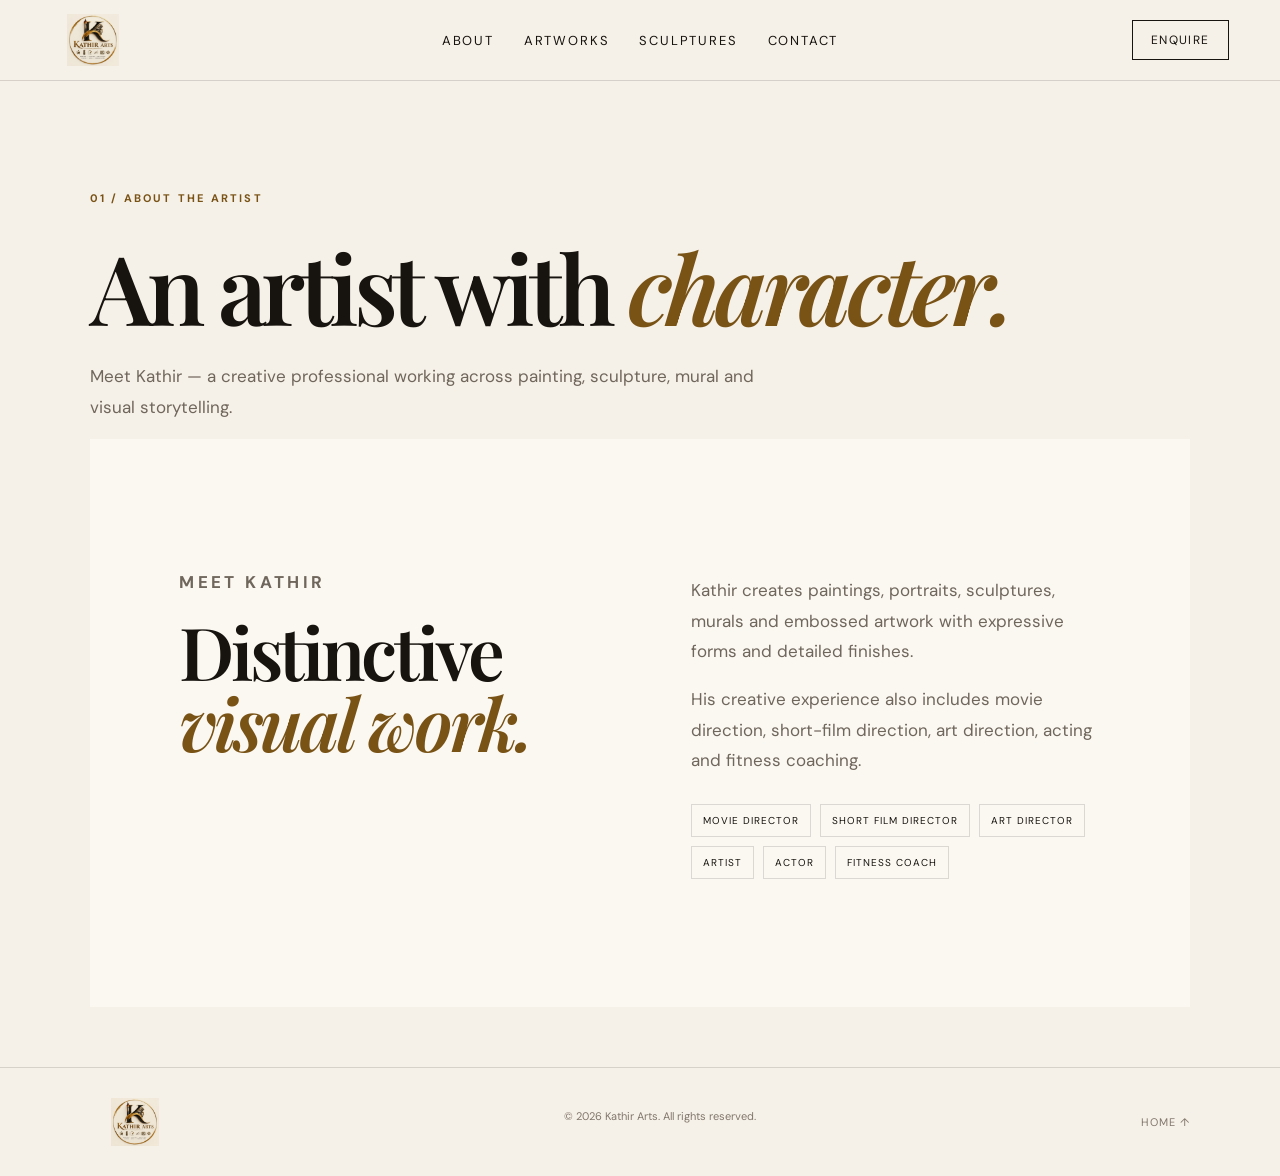
==== about.html @ cf251fb9 "Add dedicated artwork pages" ====
<!doctype html><html lang="en"><head><meta charset="utf-8"><meta name="viewport" content="width=device-width,initial-scale=1"><title>About | Kathir Arts</title><link rel="icon" href="assets/logo.png"><link rel="stylesheet" href="styles.css"></head><body><div class="page-shell"><header class="site-header"><a class="brand" href="index.html"><img src="assets/logo.png" alt="Kathir Arts"></a><nav class="nav"><a href="about.html">About</a><a href="artworks.html">Artworks</a><a href="sculptures.html">Sculptures</a><a href="contact.html">Contact</a></nav><a class="header-cta" href="contact.html#enquiry">Enquire</a></header><main><section class="page-hero"><div class="section-label">01 / About the artist</div><h1>An artist with <span>character.</span></h1><p>Meet Kathir — a creative professional working across painting, sculpture, mural and visual storytelling.</p><section class="section about"><div class="about-grid"><div><p class="kicker">Meet Kathir</p><h2>Distinctive <em>visual work.</em></h2></div><div class="about-copy"><p>Kathir creates paintings, portraits, sculptures, murals and embossed artwork with expressive forms and detailed finishes.</p><p>His creative experience also includes movie direction, short-film direction, art direction, acting and fitness coaching.</p><div class="role-list"><span>Movie Director</span><span>Short Film Director</span><span>Art Director</span><span>Artist</span><span>Actor</span><span>Fitness Coach</span></div></div></div></section></section></main><footer class="site-footer"><img src="assets/logo.png" alt="Kathir Arts"><p>© <span id="year"></span> Kathir Arts. All rights reserved.</p><a href="index.html">Home ↑</a></footer></div><div class="lightbox" id="lightbox" aria-hidden="true"><button class="lightbox-close">×</button><img id="lightbox-image" src="" alt=""><p id="lightbox-caption"></p></div><script src="script.js"></script></body></html>
---- styles.css ----
@import url('https://fonts.googleapis.com/css2?family=DM+Sans:wght@400;500;600;700&family=Playfair+Display:ital,wght@0,500;0,600;0,700;1,500;1,600&display=swap');
:root{--ink:#17130e;--muted:#6f665c;--paper:#f6f1e8;--paper-2:#fbf8f2;--gold:#a87925;--gold-dark:#795316;--line:rgba(23,19,14,.14);--white:#fffdf8}
*{box-sizing:border-box}html{scroll-behavior:smooth}body{margin:0;background:var(--paper);color:var(--ink);font-family:"DM Sans",sans-serif}a{color:inherit;text-decoration:none}img{display:block;max-width:100%}.page-shell{overflow:hidden}
.site-header{position:sticky;top:0;z-index:20;display:grid;grid-template-columns:1fr auto 1fr;align-items:center;padding:14px clamp(20px,4vw,64px);background:rgba(246,241,232,.9);backdrop-filter:blur(18px);border-bottom:1px solid var(--line)}
.brand{justify-self:start;width:84px;height:52px;display:flex;align-items:center}.brand img{width:84px;height:52px;object-fit:contain;mix-blend-mode:multiply}.nav{display:flex;gap:30px;align-items:center;font-size:13px;text-transform:uppercase;letter-spacing:.14em}.nav a{position:relative;padding:8px 0}.nav a:after{content:"";position:absolute;left:0;bottom:2px;width:0;height:1px;background:var(--gold);transition:.25s}.nav a:hover:after{width:100%}.header-cta{justify-self:end;border:1px solid var(--ink);padding:11px 18px;font-size:12px;text-transform:uppercase;letter-spacing:.12em;transition:.25s}.header-cta:hover{background:var(--ink);color:var(--white)}
.hero{min-height:calc(100vh - 81px);display:grid;grid-template-columns:1.05fr .95fr;gap:clamp(30px,6vw,100px);align-items:center;padding:clamp(50px,8vw,110px) clamp(20px,7vw,110px)}.hero-copy{max-width:680px}.eyebrow,.section-label,.kicker,.work-type{font-size:11px;letter-spacing:.2em;text-transform:uppercase;font-weight:700}.eyebrow{color:var(--gold-dark);margin-bottom:24px}h1,h2,h3,p{margin-top:0}h1,h2{font-family:"Playfair Display",serif;font-weight:600;line-height:.98}h1{font-size:clamp(58px,7.5vw,112px);letter-spacing:-.055em;margin-bottom:28px}h1 span,h2 em{color:var(--gold-dark);font-style:italic}.hero-text{max-width:570px;color:var(--muted);font-size:17px;line-height:1.8}.hero-actions{display:flex;gap:12px;flex-wrap:wrap;margin:32px 0 42px}.button{display:inline-flex;align-items:center;justify-content:center;padding:15px 21px;font-size:12px;text-transform:uppercase;letter-spacing:.13em;font-weight:700;border:1px solid var(--ink);transition:.25s}.button-dark{background:var(--ink);color:var(--white)}.button-dark:hover{background:var(--gold-dark);border-color:var(--gold-dark)}.button-outline:hover{background:var(--ink);color:var(--white)}.hero-meta{display:flex;gap:25px;color:#8a8075;font-size:11px;letter-spacing:.1em;text-transform:uppercase}
.hero-art{position:relative;max-width:620px;justify-self:end}.hero-frame{padding:13px;border:1px solid rgba(168,121,37,.55);background:#fff;box-shadow:18px 22px 60px rgba(55,35,9,.14);transform:rotate(1.3deg)}.hero-frame img{width:100%;aspect-ratio:1104/1425;object-fit:cover}.hero-badge{position:absolute;left:-28px;bottom:35px;width:108px;height:108px;border-radius:50%;display:grid;place-content:center;text-align:center;background:var(--ink);color:#e8d4a3;font-size:10px;letter-spacing:.14em;line-height:1.5;box-shadow:0 14px 30px rgba(0,0,0,.2)}
.intro-strip{display:flex;justify-content:center;align-items:center;gap:24px;padding:22px 20px;border-top:1px solid var(--line);border-bottom:1px solid var(--line);font-size:10px;letter-spacing:.19em;color:#6f665c}.intro-strip span{color:var(--gold);font-size:15px}
.section{padding:clamp(80px,10vw,145px) clamp(20px,7vw,110px)}.section-label{color:var(--gold-dark);margin-bottom:34px}.about{background:var(--paper-2)}.about-grid,.contact-grid{display:grid;grid-template-columns:1fr 1fr;gap:clamp(40px,8vw,140px)}h2{font-size:clamp(48px,5.7vw,82px);letter-spacing:-.045em;margin-bottom:0}.about-copy{max-width:570px;padding-top:8px}.about-copy p,.contact-grid p{color:var(--muted);font-size:16px;line-height:1.9}.role-list{display:flex;flex-wrap:wrap;gap:9px;margin-top:28px}.role-list span{border:1px solid var(--line);padding:9px 11px;font-size:10px;text-transform:uppercase;letter-spacing:.1em}
.section-heading{display:flex;justify-content:space-between;align-items:end;gap:40px;margin-bottom:52px}.section-heading h2{max-width:740px}.section-heading>p{max-width:310px;color:var(--muted);line-height:1.7;margin-bottom:5px}.work-grid{display:grid;grid-template-columns:1.2fr .8fr;gap:26px}.work-card{min-width:0}.work-card.work-large{grid-row:span 2}.image-wrap{position:relative;background:#ddd;overflow:hidden}.image-wrap img{width:100%;height:100%;object-fit:cover;transition:transform .7s cubic-bezier(.2,.7,.2,1)}.work-large .image-wrap{height:760px}.work-card:not(.work-large) .image-wrap{height:355px}.image-wrap.tall{height:500px!important}.work-wide{grid-column:1/-1}.work-wide .image-wrap{height:430px}.work-card:hover img{transform:scale(1.025)}.work-number{position:absolute;top:16px;left:16px;background:var(--paper-2);padding:8px 10px;font-size:10px;letter-spacing:.12em}.work-info{display:flex;justify-content:space-between;gap:20px;padding:16px 0 5px;border-bottom:1px solid var(--line);align-items:start}.work-info h3{font-family:"Playfair Display",serif;font-size:24px;margin:7px 0 0}.work-info strong{font-size:14px;color:var(--gold-dark);white-space:nowrap}.work-type{font-size:9px;color:#8c8174;margin:0}.price-note{font-size:12px;color:var(--gold-dark);padding-top:8px}
.services{background:#1a1611;color:#f7f0e3}.services .section-label{color:#c59a4d}.service-grid{display:grid;grid-template-columns:repeat(4,1fr);border-top:1px solid rgba(255,255,255,.18);border-left:1px solid rgba(255,255,255,.18)}.service-card{min-height:330px;padding:28px;border-right:1px solid rgba(255,255,255,.18);border-bottom:1px solid rgba(255,255,255,.18);display:flex;flex-direction:column}.service-card.featured{background:#241d14}.service-card>span{font-size:10px;color:#bfa47a;letter-spacing:.16em}.service-card h3{font-family:"Playfair Display",serif;font-size:30px;margin:70px 0 15px}.service-card p{color:#b7afa4;font-size:13px;line-height:1.75;margin-bottom:28px}.service-card strong{margin-top:auto;font-size:18px;color:#d7b56d}.pricing-note{color:#9f978d;font-size:11px;margin-top:20px}
.process-grid{display:grid;grid-template-columns:repeat(4,1fr);border-top:1px solid var(--line)}.process-grid>div{padding:28px 25px 0;border-right:1px solid var(--line);min-height:220px}.process-grid>div:last-child{border-right:0}.process-grid span{font-size:11px;color:var(--gold-dark)}.process-grid h3{font-family:"Playfair Display",serif;font-size:30px;margin:45px 0 12px}.process-grid p{color:var(--muted);line-height:1.7;font-size:13px}
.enquiry{padding-top:30px}.enquiry-panel{background:var(--ink);color:var(--white);padding:clamp(35px,5vw,70px);display:flex;align-items:end;justify-content:space-between;gap:35px}.enquiry-panel .section-label{color:#cba560}.enquiry-panel h2{max-width:720px;font-size:clamp(48px,5vw,76px)}.enquiry-panel p{color:#bcb5ab;max-width:560px;line-height:1.7}.button-light{border-color:#e9dfcf;color:#fffaf1}.button-light:hover{background:#fffaf1;color:var(--ink)}
.contact{background:var(--paper-2)}.contact-details{display:flex;flex-direction:column;gap:18px;padding-top:5px}.contact-details>a,.social-placeholder{display:flex;justify-content:space-between;align-items:center;border-bottom:1px solid var(--line);padding:0 0 16px;font-size:17px}.contact-details span{font-size:10px;text-transform:uppercase;letter-spacing:.17em;color:var(--gold-dark)}.social-placeholder small{color:#9c9388;font-size:12px}.site-footer{display:flex;align-items:center;justify-content:space-between;padding:30px clamp(20px,7vw,110px);border-top:1px solid var(--line);font-size:11px;color:#80776d}.site-footer img{width:90px;height:48px;object-fit:contain;mix-blend-mode:multiply}.site-footer a{text-transform:uppercase;letter-spacing:.1em}
@media(max-width:900px){.site-header{grid-template-columns:auto 1fr auto}.nav{display:none}.hero{grid-template-columns:1fr;padding-top:70px}.hero-art{justify-self:center;width:min(100%,620px)}.about-grid,.contact-grid{grid-template-columns:1fr}.work-grid{grid-template-columns:1fr}.work-large{grid-row:auto!important}.work-wide{grid-column:auto}.work-large .image-wrap,.work-card:not(.work-large) .image-wrap,.image-wrap.tall,.work-wide .image-wrap{height:auto!important;aspect-ratio:4/3}.service-grid{grid-template-columns:1fr 1fr}.process-grid{grid-template-columns:1fr 1fr}.process-grid>div:nth-child(2){border-right:0}.enquiry-panel{align-items:start;flex-direction:column}}
@media(max-width:560px){h1{font-size:54px}.hero-meta{flex-direction:column;gap:8px}.intro-strip{justify-content:flex-start;overflow:hidden;white-space:nowrap}.service-grid,.process-grid{grid-template-columns:1fr}.process-grid>div{border-right:0;border-bottom:1px solid var(--line)}.process-grid>div:last-child{border-bottom:0}.site-footer{flex-direction:column;gap:18px}.header-cta{padding:9px 12px}}
.image-button{border:0;padding:0;background:transparent;cursor:zoom-in;width:100%}.mini-gallery{display:grid;grid-template-columns:repeat(5,1fr);gap:14px}.mini-card{overflow:hidden;background:#ddd;aspect-ratio:4/5}.mini-card img{width:100%;height:100%;object-fit:cover;transition:transform .6s}.mini-card:hover img{transform:scale(1.05)}
.page-hero{padding:110px clamp(20px,7vw,110px) 60px}.page-hero p{max-width:680px;color:var(--muted);font-size:17px;line-height:1.8}.artwork-grid,.sculpture-grid{display:grid;grid-template-columns:repeat(2,1fr);gap:40px 28px}.sculpture-grid{grid-template-columns:repeat(3,1fr)}.gallery-image{height:540px;overflow:hidden}.gallery-image img{width:100%;height:100%;object-fit:cover;transition:.6s}.gallery-card:hover .gallery-image img{transform:scale(1.025)}.gallery-info{display:flex;justify-content:space-between;padding:16px 0;border-bottom:1px solid var(--line)}.gallery-info h3{font-family:"Playfair Display",serif;font-size:25px;margin:6px 0}.gallery-info strong,.price-note{color:var(--gold-dark)}.lightbox{position:fixed;inset:0;z-index:100;display:flex;align-items:center;justify-content:center;flex-direction:column;gap:14px;padding:30px;background:rgba(10,8,5,.95);opacity:0;visibility:hidden;transition:.25s}.lightbox.open{opacity:1;visibility:visible}.lightbox img{max-width:94vw;max-height:86vh;width:auto;height:auto;object-fit:contain}.lightbox p{color:#eee;margin:0;font-size:12px}.lightbox-close{position:absolute;right:25px;top:15px;background:none;border:0;color:#fff;font-size:42px;cursor:pointer}body.no-scroll{overflow:hidden}
@media(max-width:900px){.mini-gallery{grid-template-columns:repeat(2,1fr)}.artwork-grid,.sculpture-grid{grid-template-columns:1fr}.gallery-image{height:auto;aspect-ratio:4/3}}@media(max-width:560px){.mini-gallery{grid-template-columns:1fr}}
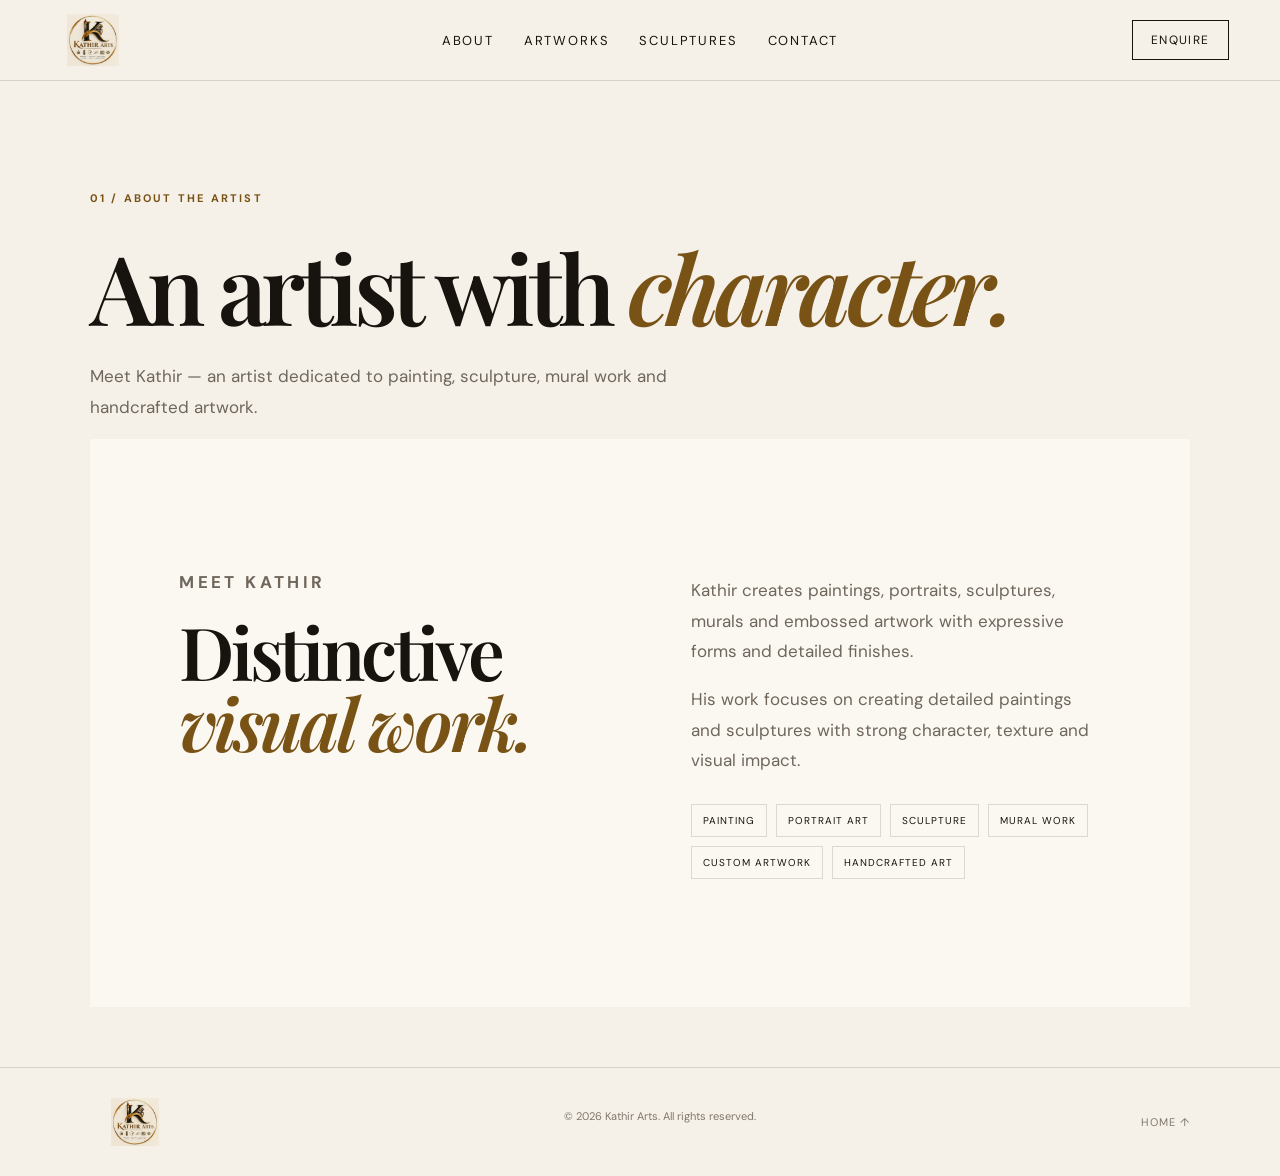
==== commit 380d0b6a: "Correct About page to painting and sculpture only" ====
--- a/about.html
+++ b/about.html
@@ -1 +1 @@
-<!doctype html><html lang="en"><head><meta charset="utf-8"><meta name="viewport" content="width=device-width,initial-scale=1"><title>About | Kathir Arts</title><link rel="icon" href="assets/logo.png"><link rel="stylesheet" href="styles.css"></head><body><div class="page-shell"><header class="site-header"><a class="brand" href="index.html"><img src="assets/logo.png" alt="Kathir Arts"></a><nav class="nav"><a href="about.html">About</a><a href="artworks.html">Artworks</a><a href="sculptures.html">Sculptures</a><a href="contact.html">Contact</a></nav><a class="header-cta" href="contact.html#enquiry">Enquire</a></header><main><section class="page-hero"><div class="section-label">01 / About the artist</div><h1>An artist with <span>character.</span></h1><p>Meet Kathir — a creative professional working across painting, sculpture, mural and visual storytelling.</p><section class="section about"><div class="about-grid"><div><p class="kicker">Meet Kathir</p><h2>Distinctive <em>visual work.</em></h2></div><div class="about-copy"><p>Kathir creates paintings, portraits, sculptures, murals and embossed artwork with expressive forms and detailed finishes.</p><p>His creative experience also includes movie direction, short-film direction, art direction, acting and fitness coaching.</p><div class="role-list"><span>Movie Director</span><span>Short Film Director</span><span>Art Director</span><span>Artist</span><span>Actor</span><span>Fitness Coach</span></div></div></div></section></section></main><footer class="site-footer"><img src="assets/logo.png" alt="Kathir Arts"><p>© <span id="year"></span> Kathir Arts. All rights reserved.</p><a href="index.html">Home ↑</a></footer></div><div class="lightbox" id="lightbox" aria-hidden="true"><button class="lightbox-close">×</button><img id="lightbox-image" src="" alt=""><p id="lightbox-caption"></p></div><script src="script.js"></script></body></html>+<!doctype html><html lang="en"><head><meta charset="utf-8"><meta name="viewport" content="width=device-width,initial-scale=1"><title>About | Kathir Arts</title><link rel="icon" href="assets/logo.png"><link rel="stylesheet" href="styles.css"></head><body><div class="page-shell"><header class="site-header"><a class="brand" href="index.html"><img src="assets/logo.png" alt="Kathir Arts"></a><nav class="nav"><a href="about.html">About</a><a href="artworks.html">Artworks</a><a href="sculptures.html">Sculptures</a><a href="contact.html">Contact</a></nav><a class="header-cta" href="contact.html#enquiry">Enquire</a></header><main><section class="page-hero"><div class="section-label">01 / About the artist</div><h1>An artist with <span>character.</span></h1><p>Meet Kathir — an artist dedicated to painting, sculpture, mural work and handcrafted artwork.</p><section class="section about"><div class="about-grid"><div><p class="kicker">Meet Kathir</p><h2>Distinctive <em>visual work.</em></h2></div><div class="about-copy"><p>Kathir creates paintings, portraits, sculptures, murals and embossed artwork with expressive forms and detailed finishes.</p><p>His work focuses on creating detailed paintings and sculptures with strong character, texture and visual impact.</p><div class="role-list"><span>Painting</span><span>Portrait Art</span><span>Sculpture</span><span>Mural Work</span><span>Custom Artwork</span><span>Handcrafted Art</span></div></div></div></section></section></main><footer class="site-footer"><img src="assets/logo.png" alt="Kathir Arts"><p>© <span id="year"></span> Kathir Arts. All rights reserved.</p><a href="index.html">Home ↑</a></footer></div><div class="lightbox" id="lightbox" aria-hidden="true"><button class="lightbox-close">×</button><img id="lightbox-image" src="" alt=""><p id="lightbox-caption"></p></div><script src="script.js"></script></body></html>
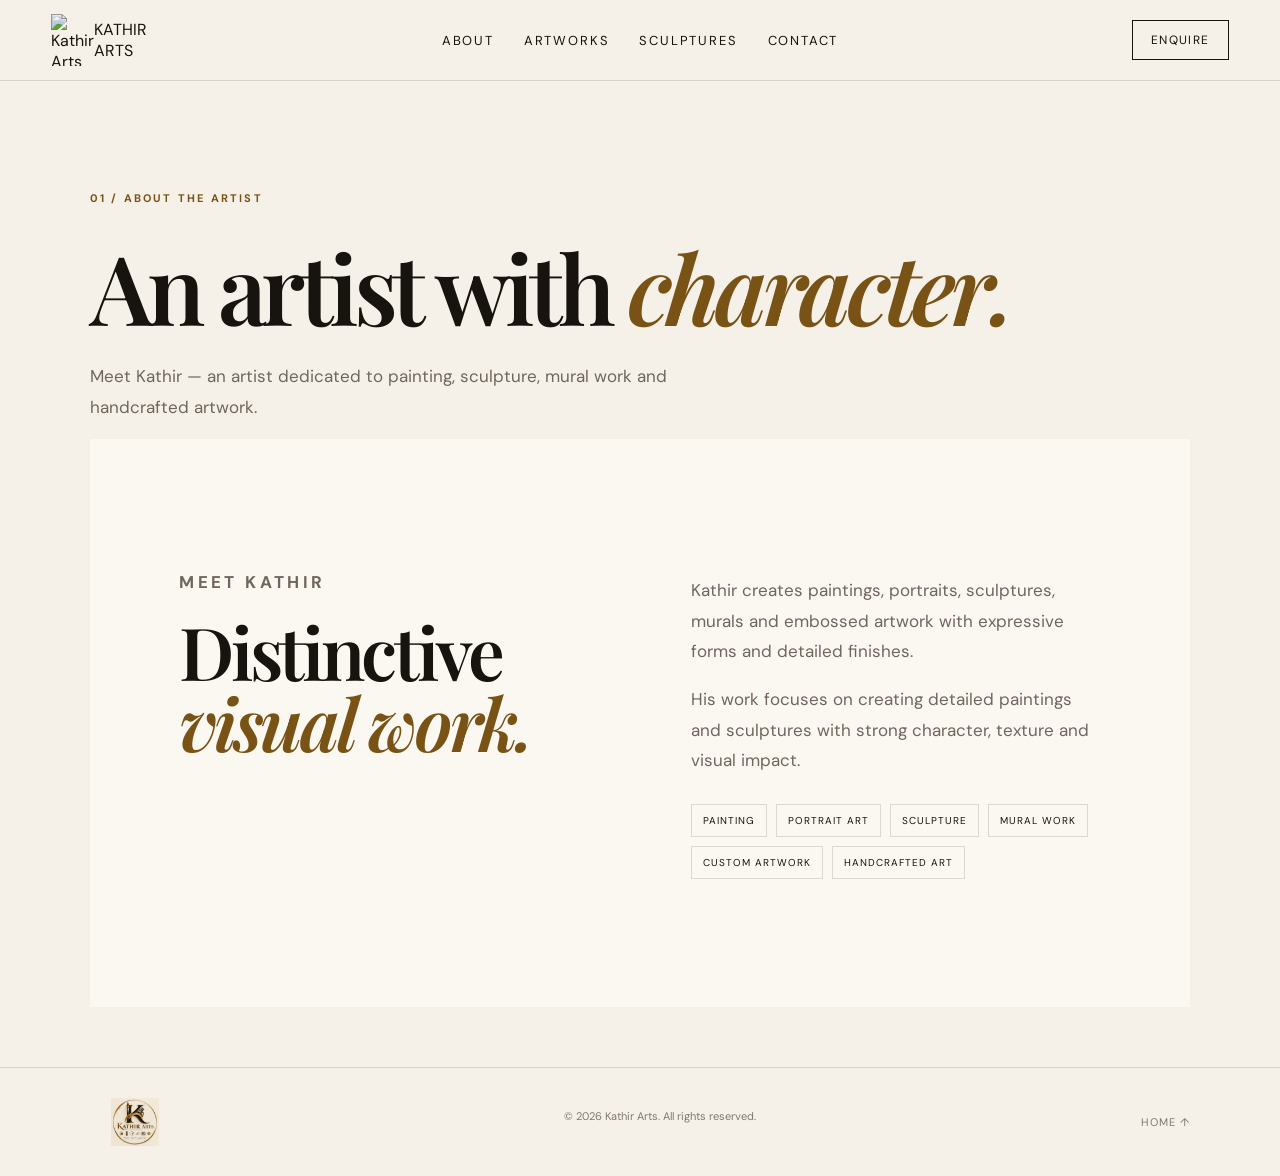
==== commit 382c9d39: "Use luxurious Kathir Arts logo in header" ====
--- a/about.html
+++ b/about.html
@@ -1 +1 @@
-<!doctype html><html lang="en"><head><meta charset="utf-8"><meta name="viewport" content="width=device-width,initial-scale=1"><title>About | Kathir Arts</title><link rel="icon" href="assets/logo.png"><link rel="stylesheet" href="styles.css"></head><body><div class="page-shell"><header class="site-header"><a class="brand" href="index.html"><img src="assets/logo.png" alt="Kathir Arts"></a><nav class="nav"><a href="about.html">About</a><a href="artworks.html">Artworks</a><a href="sculptures.html">Sculptures</a><a href="contact.html">Contact</a></nav><a class="header-cta" href="contact.html#enquiry">Enquire</a></header><main><section class="page-hero"><div class="section-label">01 / About the artist</div><h1>An artist with <span>character.</span></h1><p>Meet Kathir — an artist dedicated to painting, sculpture, mural work and handcrafted artwork.</p><section class="section about"><div class="about-grid"><div><p class="kicker">Meet Kathir</p><h2>Distinctive <em>visual work.</em></h2></div><div class="about-copy"><p>Kathir creates paintings, portraits, sculptures, murals and embossed artwork with expressive forms and detailed finishes.</p><p>His work focuses on creating detailed paintings and sculptures with strong character, texture and visual impact.</p><div class="role-list"><span>Painting</span><span>Portrait Art</span><span>Sculpture</span><span>Mural Work</span><span>Custom Artwork</span><span>Handcrafted Art</span></div></div></div></section></section></main><footer class="site-footer"><img src="assets/logo.png" alt="Kathir Arts"><p>© <span id="year"></span> Kathir Arts. All rights reserved.</p><a href="index.html">Home ↑</a></footer></div><div class="lightbox" id="lightbox" aria-hidden="true"><button class="lightbox-close">×</button><img id="lightbox-image" src="" alt=""><p id="lightbox-caption"></p></div><script src="script.js"></script></body></html>+<!doctype html><html lang="en"><head><meta charset="utf-8"><meta name="viewport" content="width=device-width,initial-scale=1"><title>About | Kathir Arts</title><link rel="icon" href="assets/logo.png"><link rel="stylesheet" href="styles.css"></head><body><div class="page-shell"><header class="site-header"><a class="brand" href="index.html"><img src="assets/Luxurious%20Gold%20KATHIR%20ARTS%20Logo.png" alt="Kathir Arts logo"><span class="brand-name">KATHIR ARTS</span></a><nav class="nav"><a href="about.html">About</a><a href="artworks.html">Artworks</a><a href="sculptures.html">Sculptures</a><a href="contact.html">Contact</a></nav><a class="header-cta" href="contact.html#enquiry">Enquire</a></header><main><section class="page-hero"><div class="section-label">01 / About the artist</div><h1>An artist with <span>character.</span></h1><p>Meet Kathir — an artist dedicated to painting, sculpture, mural work and handcrafted artwork.</p><section class="section about"><div class="about-grid"><div><p class="kicker">Meet Kathir</p><h2>Distinctive <em>visual work.</em></h2></div><div class="about-copy"><p>Kathir creates paintings, portraits, sculptures, murals and embossed artwork with expressive forms and detailed finishes.</p><p>His work focuses on creating detailed paintings and sculptures with strong character, texture and visual impact.</p><div class="role-list"><span>Painting</span><span>Portrait Art</span><span>Sculpture</span><span>Mural Work</span><span>Custom Artwork</span><span>Handcrafted Art</span></div></div></div></section></section></main><footer class="site-footer"><img src="assets/logo.png" alt="Kathir Arts"><p>© <span id="year"></span> Kathir Arts. All rights reserved.</p><a href="index.html">Home ↑</a></footer></div><div class="lightbox" id="lightbox" aria-hidden="true"><button class="lightbox-close">×</button><img id="lightbox-image" src="" alt=""><p id="lightbox-caption"></p></div><script src="script.js"></script></body></html>
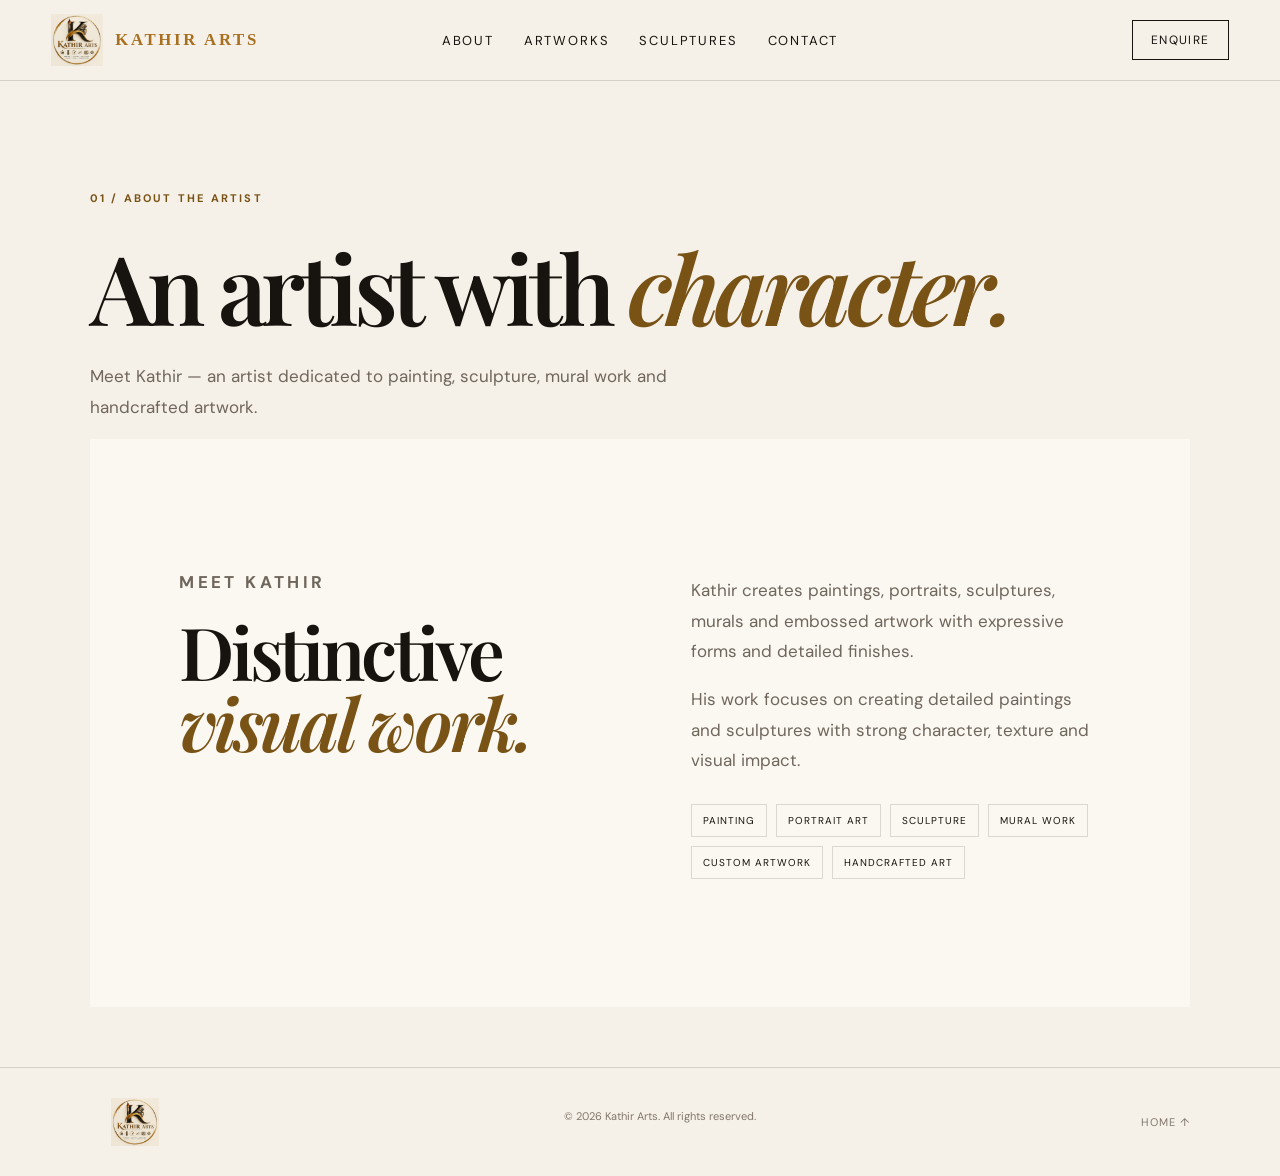
==== commit 25c24b74: "Revert header to original Kathir Arts logo" ====
--- a/about.html
+++ b/about.html
@@ -1 +1 @@
-<!doctype html><html lang="en"><head><meta charset="utf-8"><meta name="viewport" content="width=device-width,initial-scale=1"><title>About | Kathir Arts</title><link rel="icon" href="assets/logo.png"><link rel="stylesheet" href="styles.css"></head><body><div class="page-shell"><header class="site-header"><a class="brand" href="index.html"><img src="assets/Luxurious%20Gold%20KATHIR%20ARTS%20Logo.png" alt="Kathir Arts logo"><span class="brand-name">KATHIR ARTS</span></a><nav class="nav"><a href="about.html">About</a><a href="artworks.html">Artworks</a><a href="sculptures.html">Sculptures</a><a href="contact.html">Contact</a></nav><a class="header-cta" href="contact.html#enquiry">Enquire</a></header><main><section class="page-hero"><div class="section-label">01 / About the artist</div><h1>An artist with <span>character.</span></h1><p>Meet Kathir — an artist dedicated to painting, sculpture, mural work and handcrafted artwork.</p><section class="section about"><div class="about-grid"><div><p class="kicker">Meet Kathir</p><h2>Distinctive <em>visual work.</em></h2></div><div class="about-copy"><p>Kathir creates paintings, portraits, sculptures, murals and embossed artwork with expressive forms and detailed finishes.</p><p>His work focuses on creating detailed paintings and sculptures with strong character, texture and visual impact.</p><div class="role-list"><span>Painting</span><span>Portrait Art</span><span>Sculpture</span><span>Mural Work</span><span>Custom Artwork</span><span>Handcrafted Art</span></div></div></div></section></section></main><footer class="site-footer"><img src="assets/logo.png" alt="Kathir Arts"><p>© <span id="year"></span> Kathir Arts. All rights reserved.</p><a href="index.html">Home ↑</a></footer></div><div class="lightbox" id="lightbox" aria-hidden="true"><button class="lightbox-close">×</button><img id="lightbox-image" src="" alt=""><p id="lightbox-caption"></p></div><script src="script.js"></script></body></html>+<!doctype html><html lang="en"><head><meta charset="utf-8"><meta name="viewport" content="width=device-width,initial-scale=1"><title>About | Kathir Arts</title><link rel="icon" href="assets/logo.png"><link rel="stylesheet" href="styles.css"></head><body><div class="page-shell"><header class="site-header"><a class="brand" href="index.html"><img src="assets/logo.png" alt="Kathir Arts logo"><span class="brand-name">KATHIR ARTS</span></a><nav class="nav"><a href="about.html">About</a><a href="artworks.html">Artworks</a><a href="sculptures.html">Sculptures</a><a href="contact.html">Contact</a></nav><a class="header-cta" href="contact.html#enquiry">Enquire</a></header><main><section class="page-hero"><div class="section-label">01 / About the artist</div><h1>An artist with <span>character.</span></h1><p>Meet Kathir — an artist dedicated to painting, sculpture, mural work and handcrafted artwork.</p><section class="section about"><div class="about-grid"><div><p class="kicker">Meet Kathir</p><h2>Distinctive <em>visual work.</em></h2></div><div class="about-copy"><p>Kathir creates paintings, portraits, sculptures, murals and embossed artwork with expressive forms and detailed finishes.</p><p>His work focuses on creating detailed paintings and sculptures with strong character, texture and visual impact.</p><div class="role-list"><span>Painting</span><span>Portrait Art</span><span>Sculpture</span><span>Mural Work</span><span>Custom Artwork</span><span>Handcrafted Art</span></div></div></div></section></section></main><footer class="site-footer"><img src="assets/logo.png" alt="Kathir Arts"><p>© <span id="year"></span> Kathir Arts. All rights reserved.</p><a href="index.html">Home ↑</a></footer></div><div class="lightbox" id="lightbox" aria-hidden="true"><button class="lightbox-close">×</button><img id="lightbox-image" src="" alt=""><p id="lightbox-caption"></p></div><script src="script.js"></script></body></html>
--- a/styles.css
+++ b/styles.css
@@ -17,3 +17,13 @@
 .image-button{border:0;padding:0;background:transparent;cursor:zoom-in;width:100%}.mini-gallery{display:grid;grid-template-columns:repeat(5,1fr);gap:14px}.mini-card{overflow:hidden;background:#ddd;aspect-ratio:4/5}.mini-card img{width:100%;height:100%;object-fit:cover;transition:transform .6s}.mini-card:hover img{transform:scale(1.05)}
 .page-hero{padding:110px clamp(20px,7vw,110px) 60px}.page-hero p{max-width:680px;color:var(--muted);font-size:17px;line-height:1.8}.artwork-grid,.sculpture-grid{display:grid;grid-template-columns:repeat(2,1fr);gap:40px 28px}.sculpture-grid{grid-template-columns:repeat(3,1fr)}.gallery-image{height:540px;overflow:hidden}.gallery-image img{width:100%;height:100%;object-fit:cover;transition:.6s}.gallery-card:hover .gallery-image img{transform:scale(1.025)}.gallery-info{display:flex;justify-content:space-between;padding:16px 0;border-bottom:1px solid var(--line)}.gallery-info h3{font-family:"Playfair Display",serif;font-size:25px;margin:6px 0}.gallery-info strong,.price-note{color:var(--gold-dark)}.lightbox{position:fixed;inset:0;z-index:100;display:flex;align-items:center;justify-content:center;flex-direction:column;gap:14px;padding:30px;background:rgba(10,8,5,.95);opacity:0;visibility:hidden;transition:.25s}.lightbox.open{opacity:1;visibility:visible}.lightbox img{max-width:94vw;max-height:86vh;width:auto;height:auto;object-fit:contain}.lightbox p{color:#eee;margin:0;font-size:12px}.lightbox-close{position:absolute;right:25px;top:15px;background:none;border:0;color:#fff;font-size:42px;cursor:pointer}body.no-scroll{overflow:hidden}
 @media(max-width:900px){.mini-gallery{grid-template-columns:repeat(2,1fr)}.artwork-grid,.sculpture-grid{grid-template-columns:1fr}.gallery-image{height:auto;aspect-ratio:4/3}}@media(max-width:560px){.mini-gallery{grid-template-columns:1fr}}
+
+
+/* Header brand logo + name */
+.brand { display:flex; align-items:center; gap:12px; }
+.brand img { width:52px; height:52px; object-fit:contain; }
+.brand-name { font-family: Georgia, "Times New Roman", serif; font-size:1.05rem; font-weight:700; letter-spacing:.16em; color:#A86F1F; white-space:nowrap; }
+@media (max-width:700px) {
+  .brand img { width:44px; height:44px; }
+  .brand-name { font-size:.9rem; letter-spacing:.1em; }
+}
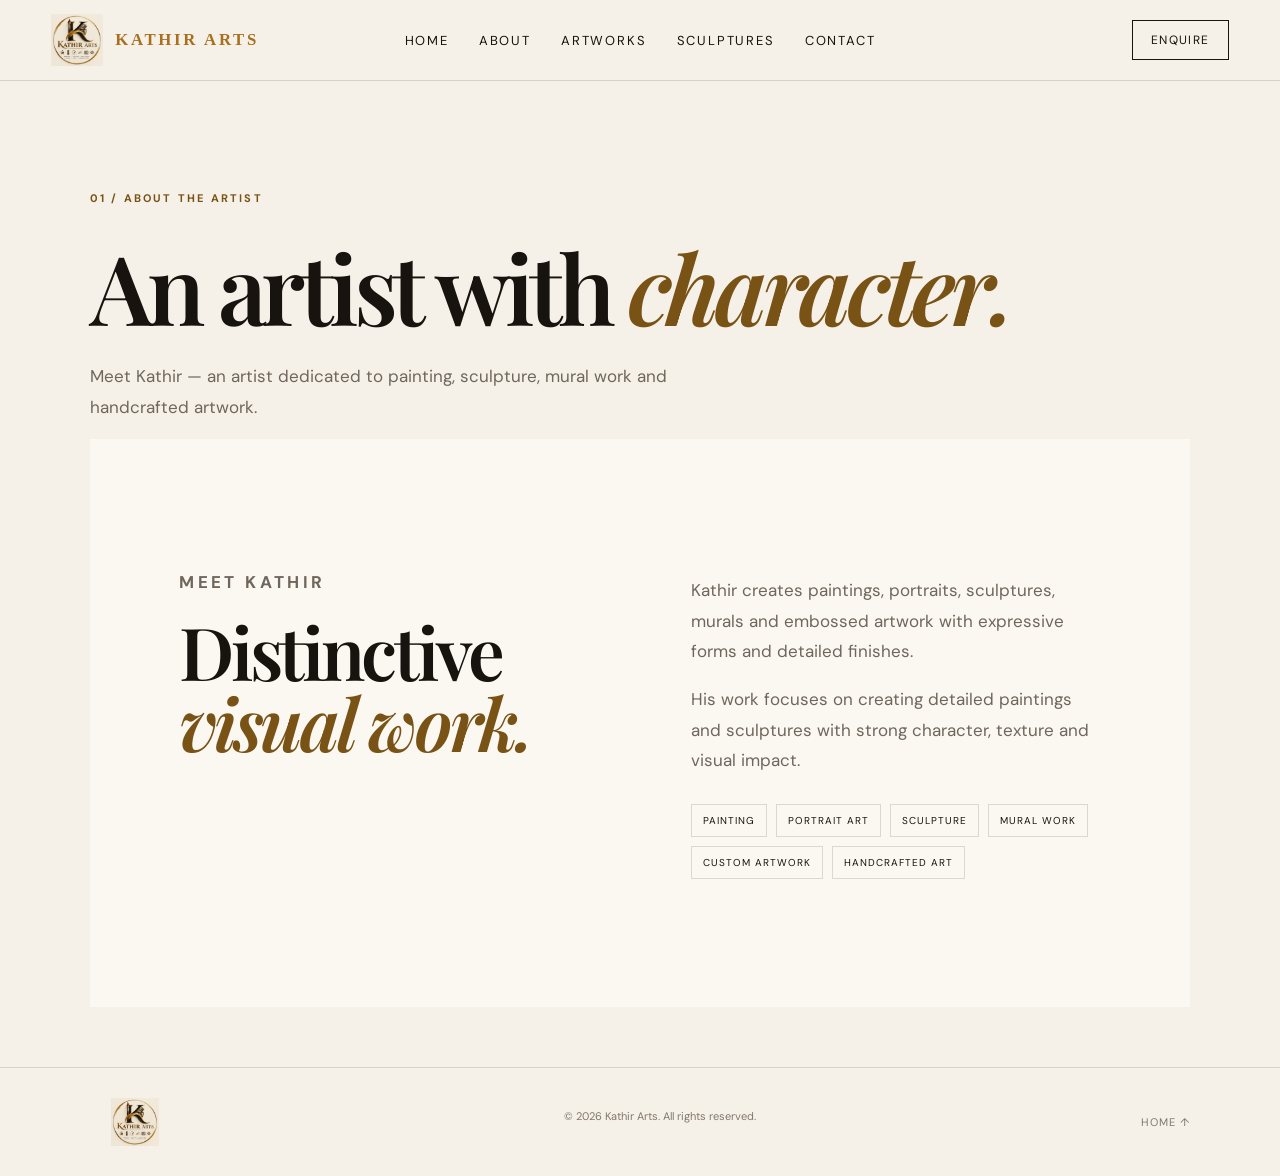
==== commit dae16640: "Add Home link to navbar" ====
--- a/about.html
+++ b/about.html
@@ -1 +1 @@
-<!doctype html><html lang="en"><head><meta charset="utf-8"><meta name="viewport" content="width=device-width,initial-scale=1"><title>About | Kathir Arts</title><link rel="icon" href="assets/logo.png"><link rel="stylesheet" href="styles.css"></head><body><div class="page-shell"><header class="site-header"><a class="brand" href="index.html"><img src="assets/logo.png" alt="Kathir Arts logo"><span class="brand-name">KATHIR ARTS</span></a><nav class="nav"><a href="about.html">About</a><a href="artworks.html">Artworks</a><a href="sculptures.html">Sculptures</a><a href="contact.html">Contact</a></nav><a class="header-cta" href="contact.html#enquiry">Enquire</a></header><main><section class="page-hero"><div class="section-label">01 / About the artist</div><h1>An artist with <span>character.</span></h1><p>Meet Kathir — an artist dedicated to painting, sculpture, mural work and handcrafted artwork.</p><section class="section about"><div class="about-grid"><div><p class="kicker">Meet Kathir</p><h2>Distinctive <em>visual work.</em></h2></div><div class="about-copy"><p>Kathir creates paintings, portraits, sculptures, murals and embossed artwork with expressive forms and detailed finishes.</p><p>His work focuses on creating detailed paintings and sculptures with strong character, texture and visual impact.</p><div class="role-list"><span>Painting</span><span>Portrait Art</span><span>Sculpture</span><span>Mural Work</span><span>Custom Artwork</span><span>Handcrafted Art</span></div></div></div></section></section></main><footer class="site-footer"><img src="assets/logo.png" alt="Kathir Arts"><p>© <span id="year"></span> Kathir Arts. All rights reserved.</p><a href="index.html">Home ↑</a></footer></div><div class="lightbox" id="lightbox" aria-hidden="true"><button class="lightbox-close">×</button><img id="lightbox-image" src="" alt=""><p id="lightbox-caption"></p></div><script src="script.js"></script></body></html>+<!doctype html><html lang="en"><head><meta charset="utf-8"><meta name="viewport" content="width=device-width,initial-scale=1"><title>About | Kathir Arts</title><link rel="icon" href="assets/logo.png"><link rel="stylesheet" href="styles.css"></head><body><div class="page-shell"><header class="site-header"><a class="brand" href="index.html"><img src="assets/logo.png" alt="Kathir Arts logo"><span class="brand-name">KATHIR ARTS</span></a><nav class="nav"><a href="index.html">Home</a><a href="about.html">About</a><a href="artworks.html">Artworks</a><a href="sculptures.html">Sculptures</a><a href="contact.html">Contact</a></nav><a class="header-cta" href="contact.html#enquiry">Enquire</a></header><main><section class="page-hero"><div class="section-label">01 / About the artist</div><h1>An artist with <span>character.</span></h1><p>Meet Kathir — an artist dedicated to painting, sculpture, mural work and handcrafted artwork.</p><section class="section about"><div class="about-grid"><div><p class="kicker">Meet Kathir</p><h2>Distinctive <em>visual work.</em></h2></div><div class="about-copy"><p>Kathir creates paintings, portraits, sculptures, murals and embossed artwork with expressive forms and detailed finishes.</p><p>His work focuses on creating detailed paintings and sculptures with strong character, texture and visual impact.</p><div class="role-list"><span>Painting</span><span>Portrait Art</span><span>Sculpture</span><span>Mural Work</span><span>Custom Artwork</span><span>Handcrafted Art</span></div></div></div></section></section></main><footer class="site-footer"><img src="assets/logo.png" alt="Kathir Arts"><p>© <span id="year"></span> Kathir Arts. All rights reserved.</p><a href="index.html">Home ↑</a></footer></div><div class="lightbox" id="lightbox" aria-hidden="true"><button class="lightbox-close">×</button><img id="lightbox-image" src="" alt=""><p id="lightbox-caption"></p></div><script src="script.js"></script></body></html>
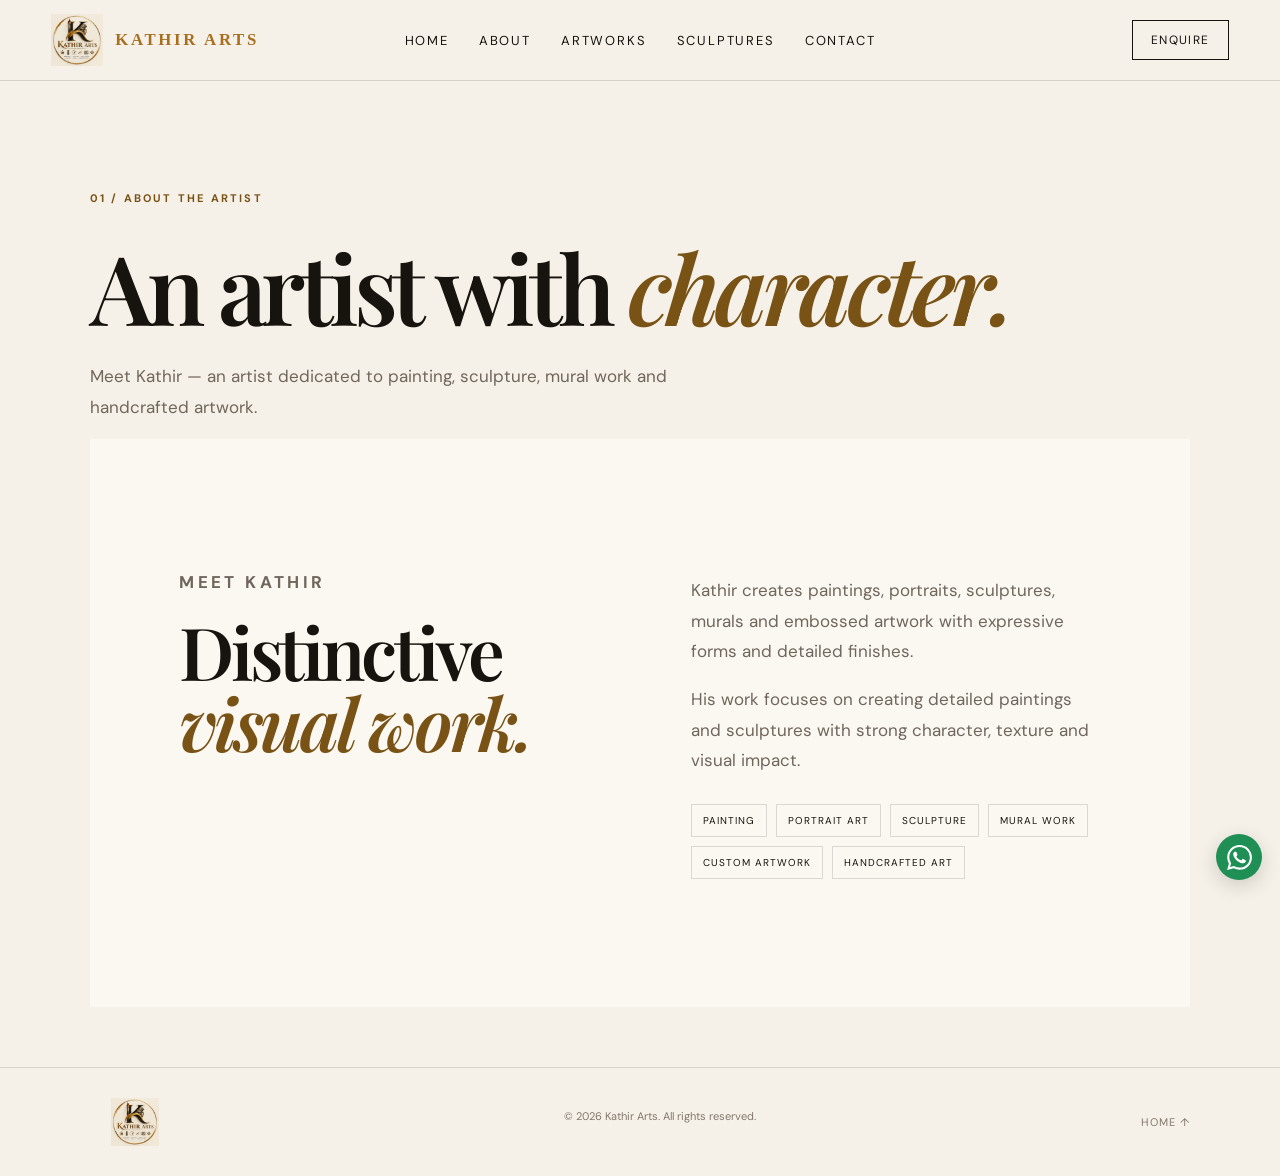
==== commit f0553873: "Add floating WhatsApp button to page" ====
--- a/about.html
+++ b/about.html
@@ -1 +1 @@
-<!doctype html><html lang="en"><head><meta charset="utf-8"><meta name="viewport" content="width=device-width,initial-scale=1"><title>About | Kathir Arts</title><link rel="icon" href="assets/logo.png"><link rel="stylesheet" href="styles.css"></head><body><div class="page-shell"><header class="site-header"><a class="brand" href="index.html"><img src="assets/logo.png" alt="Kathir Arts logo"><span class="brand-name">KATHIR ARTS</span></a><nav class="nav"><a href="index.html">Home</a><a href="about.html">About</a><a href="artworks.html">Artworks</a><a href="sculptures.html">Sculptures</a><a href="contact.html">Contact</a></nav><a class="header-cta" href="contact.html#enquiry">Enquire</a></header><main><section class="page-hero"><div class="section-label">01 / About the artist</div><h1>An artist with <span>character.</span></h1><p>Meet Kathir — an artist dedicated to painting, sculpture, mural work and handcrafted artwork.</p><section class="section about"><div class="about-grid"><div><p class="kicker">Meet Kathir</p><h2>Distinctive <em>visual work.</em></h2></div><div class="about-copy"><p>Kathir creates paintings, portraits, sculptures, murals and embossed artwork with expressive forms and detailed finishes.</p><p>His work focuses on creating detailed paintings and sculptures with strong character, texture and visual impact.</p><div class="role-list"><span>Painting</span><span>Portrait Art</span><span>Sculpture</span><span>Mural Work</span><span>Custom Artwork</span><span>Handcrafted Art</span></div></div></div></section></section></main><footer class="site-footer"><img src="assets/logo.png" alt="Kathir Arts"><p>© <span id="year"></span> Kathir Arts. All rights reserved.</p><a href="index.html">Home ↑</a></footer></div><div class="lightbox" id="lightbox" aria-hidden="true"><button class="lightbox-close">×</button><img id="lightbox-image" src="" alt=""><p id="lightbox-caption"></p></div><script src="script.js"></script></body></html>+<!doctype html><html lang="en"><head><meta charset="utf-8"><meta name="viewport" content="width=device-width,initial-scale=1"><title>About | Kathir Arts</title><link rel="icon" href="assets/logo.png"><link rel="stylesheet" href="styles.css"></head><body><div class="page-shell"><header class="site-header"><a class="brand" href="index.html"><img src="assets/logo.png" alt="Kathir Arts logo"><span class="brand-name">KATHIR ARTS</span></a><nav class="nav"><a href="index.html">Home</a><a href="about.html">About</a><a href="artworks.html">Artworks</a><a href="sculptures.html">Sculptures</a><a href="contact.html">Contact</a></nav><a class="header-cta" href="contact.html#enquiry">Enquire</a></header><main><section class="page-hero"><div class="section-label">01 / About the artist</div><h1>An artist with <span>character.</span></h1><p>Meet Kathir — an artist dedicated to painting, sculpture, mural work and handcrafted artwork.</p><section class="section about"><div class="about-grid"><div><p class="kicker">Meet Kathir</p><h2>Distinctive <em>visual work.</em></h2></div><div class="about-copy"><p>Kathir creates paintings, portraits, sculptures, murals and embossed artwork with expressive forms and detailed finishes.</p><p>His work focuses on creating detailed paintings and sculptures with strong character, texture and visual impact.</p><div class="role-list"><span>Painting</span><span>Portrait Art</span><span>Sculpture</span><span>Mural Work</span><span>Custom Artwork</span><span>Handcrafted Art</span></div></div></div></section></section></main><a class="whatsapp-float" href="https://wa.me/911234567890?text=Hi%20Kathir%20Arts%2C%20I%27d%20like%20to%20enquire%20about%20an%20artwork." target="_blank" rel="noopener" aria-label="Chat on WhatsApp"><svg class="whatsapp-icon" viewBox="0 0 24 24" aria-hidden="true"><path d="M20.52 3.48A11.84 11.84 0 0 0 12.08 0C5.54 0 .22 5.32.22 11.86c0 2.09.55 4.13 1.6 5.93L.12 24l6.36-1.67a11.83 11.83 0 0 0 5.6 1.42h.01c6.54 0 11.86-5.32 11.86-11.86 0-3.17-1.23-6.15-3.43-8.41ZM12.09 21.7h-.01a9.84 9.84 0 0 1-5.02-1.38l-.36-.21-3.77.99 1.01-3.68-.23-.38a9.84 9.84 0 0 1-1.51-5.18C2.2 6.42 6.63 2 12.08 2c2.64 0 5.12 1.03 6.98 2.9a9.82 9.82 0 0 1 2.9 6.99c0 5.45-4.43 9.81-9.87 9.81Zm5.41-7.37c-.3-.15-1.77-.87-2.05-.97-.27-.1-.47-.15-.67.15-.2.3-.77.97-.94 1.17-.17.2-.35.22-.65.07-.3-.15-1.26-.46-2.4-1.47-.89-.79-1.49-1.76-1.67-2.06-.17-.3-.02-.46.13-.61.14-.14.3-.35.45-.52.15-.17.2-.3.3-.5.1-.2.05-.37-.02-.52-.07-.15-.67-1.61-.92-2.2-.24-.58-.49-.5-.67-.51h-.57c-.2 0-.52.07-.8.37-.27.3-1.04 1.02-1.04 2.48s1.07 2.87 1.22 3.07c.15.2 2.1 3.21 5.08 4.5.71.31 1.26.49 1.69.63.71.23 1.35.2 1.86.12.57-.09 1.77-.72 2.02-1.41.25-.69.25-1.28.17-1.41-.07-.12-.27-.2-.57-.35Z"/></svg></a><footer class="site-footer"><img src="assets/logo.png" alt="Kathir Arts"><p>© <span id="year"></span> Kathir Arts. All rights reserved.</p><a href="index.html">Home ↑</a></footer></div><div class="lightbox" id="lightbox" aria-hidden="true"><button class="lightbox-close">×</button><img id="lightbox-image" src="" alt=""><p id="lightbox-caption"></p></div><script src="script.js"></script></body></html>
--- a/styles.css
+++ b/styles.css
@@ -27,3 +27,13 @@
   .brand img { width:44px; height:44px; }
   .brand-name { font-size:.9rem; letter-spacing:.1em; }
 }
+
+/* Gallery enquiry actions + floating WhatsApp */
+.gallery-card { position:relative; }
+.card-enquire { display:inline-flex; align-items:center; justify-content:center; margin-top:12px; padding:9px 16px; border:1px solid var(--gold-dark); color:var(--gold-dark); text-decoration:none; text-transform:uppercase; letter-spacing:.1em; font-size:11px; transition:.25s ease; }
+.card-enquire:hover { background:var(--gold-dark); color:#fff; }
+.whatsapp-float { position:fixed; right:18px; bottom:20px; z-index:90; display:flex; align-items:center; justify-content:center; width:46px; height:46px; padding:0; background:#1f8f55; color:#fff; border-radius:999px; text-decoration:none; font-size:11px; font-weight:600; letter-spacing:.04em; box-shadow:0 6px 20px rgba(0,0,0,.16); transition:.25s ease; }
+.whatsapp-float:hover { transform:translateY(-2px); }
+@media(max-width:560px){ .whatsapp-float{right:12px;bottom:14px;padding:8px 11px;font-size:10px;} }
+
+.whatsapp-icon{width:25px;height:25px;fill:currentColor;display:block}.whatsapp-float{border-radius:50%;}
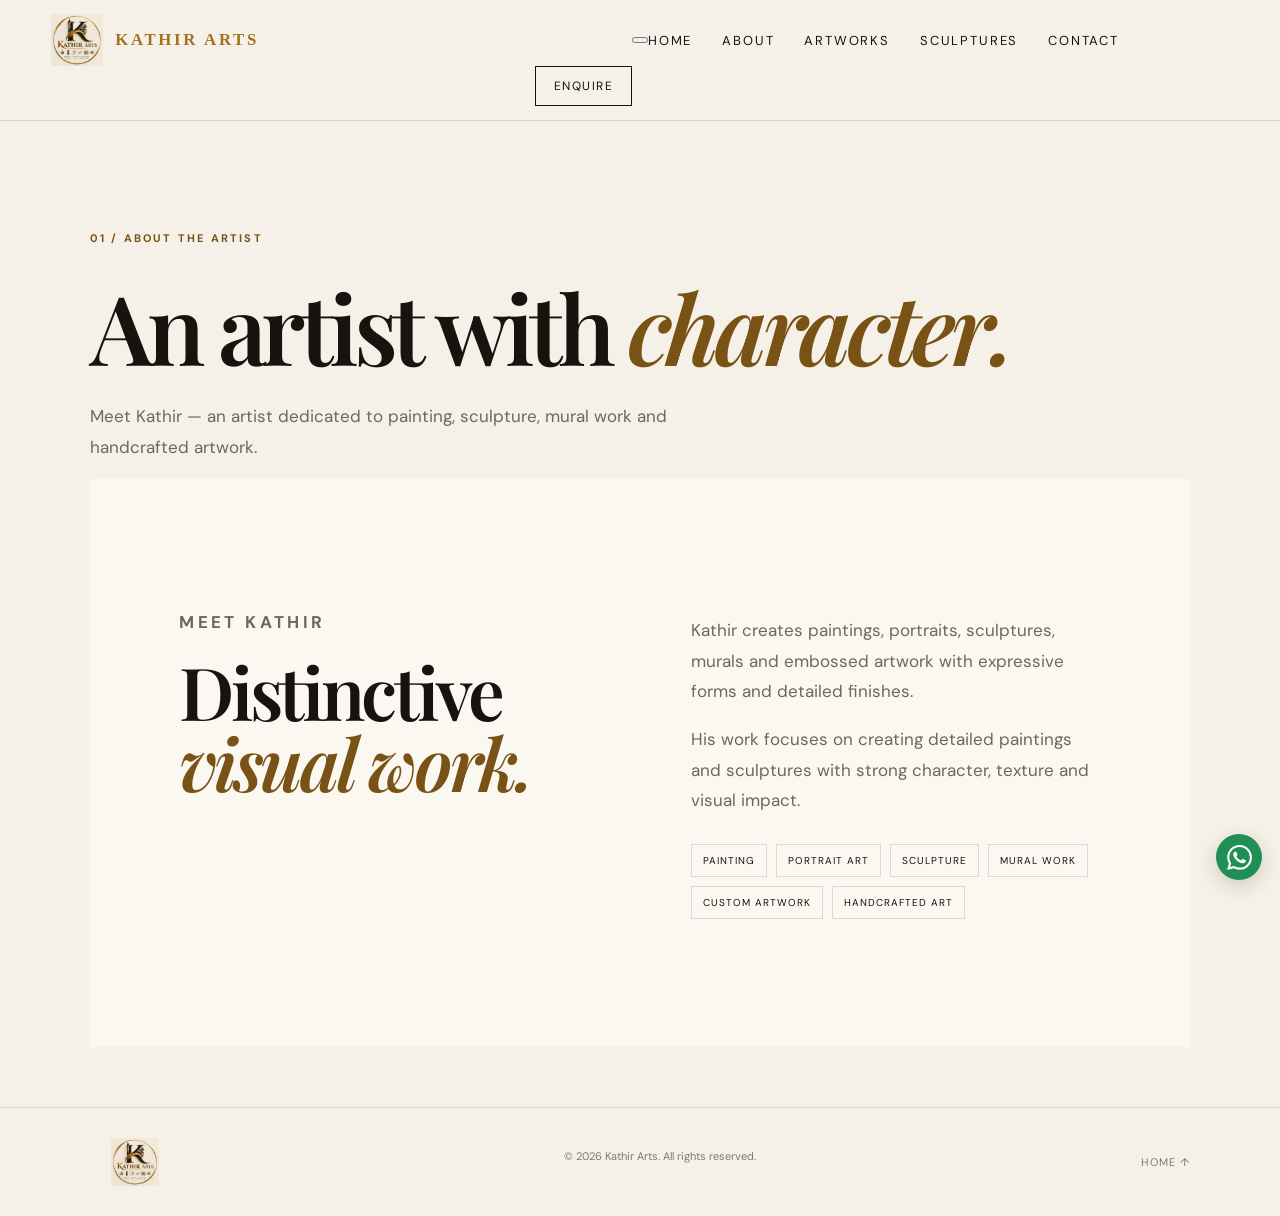
==== commit e2838cc6: "Add mobile hamburger navigation" ====
--- a/about.html
+++ b/about.html
@@ -1 +1 @@
-<!doctype html><html lang="en"><head><meta charset="utf-8"><meta name="viewport" content="width=device-width,initial-scale=1"><title>About | Kathir Arts</title><link rel="icon" href="assets/logo.png"><link rel="stylesheet" href="styles.css"></head><body><div class="page-shell"><header class="site-header"><a class="brand" href="index.html"><img src="assets/logo.png" alt="Kathir Arts logo"><span class="brand-name">KATHIR ARTS</span></a><nav class="nav"><a href="index.html">Home</a><a href="about.html">About</a><a href="artworks.html">Artworks</a><a href="sculptures.html">Sculptures</a><a href="contact.html">Contact</a></nav><a class="header-cta" href="contact.html#enquiry">Enquire</a></header><main><section class="page-hero"><div class="section-label">01 / About the artist</div><h1>An artist with <span>character.</span></h1><p>Meet Kathir — an artist dedicated to painting, sculpture, mural work and handcrafted artwork.</p><section class="section about"><div class="about-grid"><div><p class="kicker">Meet Kathir</p><h2>Distinctive <em>visual work.</em></h2></div><div class="about-copy"><p>Kathir creates paintings, portraits, sculptures, murals and embossed artwork with expressive forms and detailed finishes.</p><p>His work focuses on creating detailed paintings and sculptures with strong character, texture and visual impact.</p><div class="role-list"><span>Painting</span><span>Portrait Art</span><span>Sculpture</span><span>Mural Work</span><span>Custom Artwork</span><span>Handcrafted Art</span></div></div></div></section></section></main><a class="whatsapp-float" href="https://wa.me/911234567890?text=Hi%20Kathir%20Arts%2C%20I%27d%20like%20to%20enquire%20about%20an%20artwork." target="_blank" rel="noopener" aria-label="Chat on WhatsApp"><svg class="whatsapp-icon" viewBox="0 0 24 24" aria-hidden="true"><path d="M20.52 3.48A11.84 11.84 0 0 0 12.08 0C5.54 0 .22 5.32.22 11.86c0 2.09.55 4.13 1.6 5.93L.12 24l6.36-1.67a11.83 11.83 0 0 0 5.6 1.42h.01c6.54 0 11.86-5.32 11.86-11.86 0-3.17-1.23-6.15-3.43-8.41ZM12.09 21.7h-.01a9.84 9.84 0 0 1-5.02-1.38l-.36-.21-3.77.99 1.01-3.68-.23-.38a9.84 9.84 0 0 1-1.51-5.18C2.2 6.42 6.63 2 12.08 2c2.64 0 5.12 1.03 6.98 2.9a9.82 9.82 0 0 1 2.9 6.99c0 5.45-4.43 9.81-9.87 9.81Zm5.41-7.37c-.3-.15-1.77-.87-2.05-.97-.27-.1-.47-.15-.67.15-.2.3-.77.97-.94 1.17-.17.2-.35.22-.65.07-.3-.15-1.26-.46-2.4-1.47-.89-.79-1.49-1.76-1.67-2.06-.17-.3-.02-.46.13-.61.14-.14.3-.35.45-.52.15-.17.2-.3.3-.5.1-.2.05-.37-.02-.52-.07-.15-.67-1.61-.92-2.2-.24-.58-.49-.5-.67-.51h-.57c-.2 0-.52.07-.8.37-.27.3-1.04 1.02-1.04 2.48s1.07 2.87 1.22 3.07c.15.2 2.1 3.21 5.08 4.5.71.31 1.26.49 1.69.63.71.23 1.35.2 1.86.12.57-.09 1.77-.72 2.02-1.41.25-.69.25-1.28.17-1.41-.07-.12-.27-.2-.57-.35Z"/></svg></a><footer class="site-footer"><img src="assets/logo.png" alt="Kathir Arts"><p>© <span id="year"></span> Kathir Arts. All rights reserved.</p><a href="index.html">Home ↑</a></footer></div><div class="lightbox" id="lightbox" aria-hidden="true"><button class="lightbox-close">×</button><img id="lightbox-image" src="" alt=""><p id="lightbox-caption"></p></div><script src="script.js"></script></body></html>+<!doctype html><html lang="en"><head><meta charset="utf-8"><meta name="viewport" content="width=device-width,initial-scale=1"><title>About | Kathir Arts</title><link rel="icon" href="assets/logo.png"><link rel="stylesheet" href="styles.css"></head><body><div class="page-shell"><header class="site-header"><a class="brand" href="index.html"><img src="assets/logo.png" alt="Kathir Arts logo"><span class="brand-name">KATHIR ARTS</span></a><button class="menu-toggle" type="button" aria-label="Open menu" aria-expanded="false"><span></span><span></span><span></span></button><nav class="nav"><a href="index.html">Home</a><a href="about.html">About</a><a href="artworks.html">Artworks</a><a href="sculptures.html">Sculptures</a><a href="contact.html">Contact</a></nav><a class="header-cta" href="contact.html#enquiry">Enquire</a></header><main><section class="page-hero"><div class="section-label">01 / About the artist</div><h1>An artist with <span>character.</span></h1><p>Meet Kathir — an artist dedicated to painting, sculpture, mural work and handcrafted artwork.</p><section class="section about"><div class="about-grid"><div><p class="kicker">Meet Kathir</p><h2>Distinctive <em>visual work.</em></h2></div><div class="about-copy"><p>Kathir creates paintings, portraits, sculptures, murals and embossed artwork with expressive forms and detailed finishes.</p><p>His work focuses on creating detailed paintings and sculptures with strong character, texture and visual impact.</p><div class="role-list"><span>Painting</span><span>Portrait Art</span><span>Sculpture</span><span>Mural Work</span><span>Custom Artwork</span><span>Handcrafted Art</span></div></div></div></section></section></main><a class="whatsapp-float" href="https://wa.me/911234567890?text=Hi%20Kathir%20Arts%2C%20I%27d%20like%20to%20enquire%20about%20an%20artwork." target="_blank" rel="noopener" aria-label="Chat on WhatsApp"><svg class="whatsapp-icon" viewBox="0 0 24 24" aria-hidden="true"><path d="M20.52 3.48A11.84 11.84 0 0 0 12.08 0C5.54 0 .22 5.32.22 11.86c0 2.09.55 4.13 1.6 5.93L.12 24l6.36-1.67a11.83 11.83 0 0 0 5.6 1.42h.01c6.54 0 11.86-5.32 11.86-11.86 0-3.17-1.23-6.15-3.43-8.41ZM12.09 21.7h-.01a9.84 9.84 0 0 1-5.02-1.38l-.36-.21-3.77.99 1.01-3.68-.23-.38a9.84 9.84 0 0 1-1.51-5.18C2.2 6.42 6.63 2 12.08 2c2.64 0 5.12 1.03 6.98 2.9a9.82 9.82 0 0 1 2.9 6.99c0 5.45-4.43 9.81-9.87 9.81Zm5.41-7.37c-.3-.15-1.77-.87-2.05-.97-.27-.1-.47-.15-.67.15-.2.3-.77.97-.94 1.17-.17.2-.35.22-.65.07-.3-.15-1.26-.46-2.4-1.47-.89-.79-1.49-1.76-1.67-2.06-.17-.3-.02-.46.13-.61.14-.14.3-.35.45-.52.15-.17.2-.3.3-.5.1-.2.05-.37-.02-.52-.07-.15-.67-1.61-.92-2.2-.24-.58-.49-.5-.67-.51h-.57c-.2 0-.52.07-.8.37-.27.3-1.04 1.02-1.04 2.48s1.07 2.87 1.22 3.07c.15.2 2.1 3.21 5.08 4.5.71.31 1.26.49 1.69.63.71.23 1.35.2 1.86.12.57-.09 1.77-.72 2.02-1.41.25-.69.25-1.28.17-1.41-.07-.12-.27-.2-.57-.35Z"/></svg></a><footer class="site-footer"><img src="assets/logo.png" alt="Kathir Arts"><p>© <span id="year"></span> Kathir Arts. All rights reserved.</p><a href="index.html">Home ↑</a></footer></div><div class="lightbox" id="lightbox" aria-hidden="true"><button class="lightbox-close">×</button><img id="lightbox-image" src="" alt=""><p id="lightbox-caption"></p></div><script src="script.js"></script></body></html>
--- a/styles.css
+++ b/styles.css
@@ -37,3 +37,5 @@
 @media(max-width:560px){ .whatsapp-float{right:12px;bottom:14px;padding:8px 11px;font-size:10px;} }
 
 .whatsapp-icon{width:25px;height:25px;fill:currentColor;display:block}.whatsapp-float{border-radius:50%;}
+
+.add-image-panel{display:flex;align-items:center;gap:16px;justify-content:flex-end;margin:28px 0 10px}.add-image-panel p{margin:0;color:var(--muted);font-size:12px}.add-image-button{display:inline-flex;align-items:center;gap:7px;padding:10px 15px;border:1px solid var(--gold-dark);color:var(--gold-dark);cursor:pointer;text-transform:uppercase;letter-spacing:.09em;font-size:11px;transition:.25s}.add-image-button:hover{background:var(--gold-dark);color:#fff}.image-upload-input{display:none}@media(max-width:560px){.add-image-panel{align-items:flex-start;flex-direction:column}.add-image-panel p{font-size:11px}}
